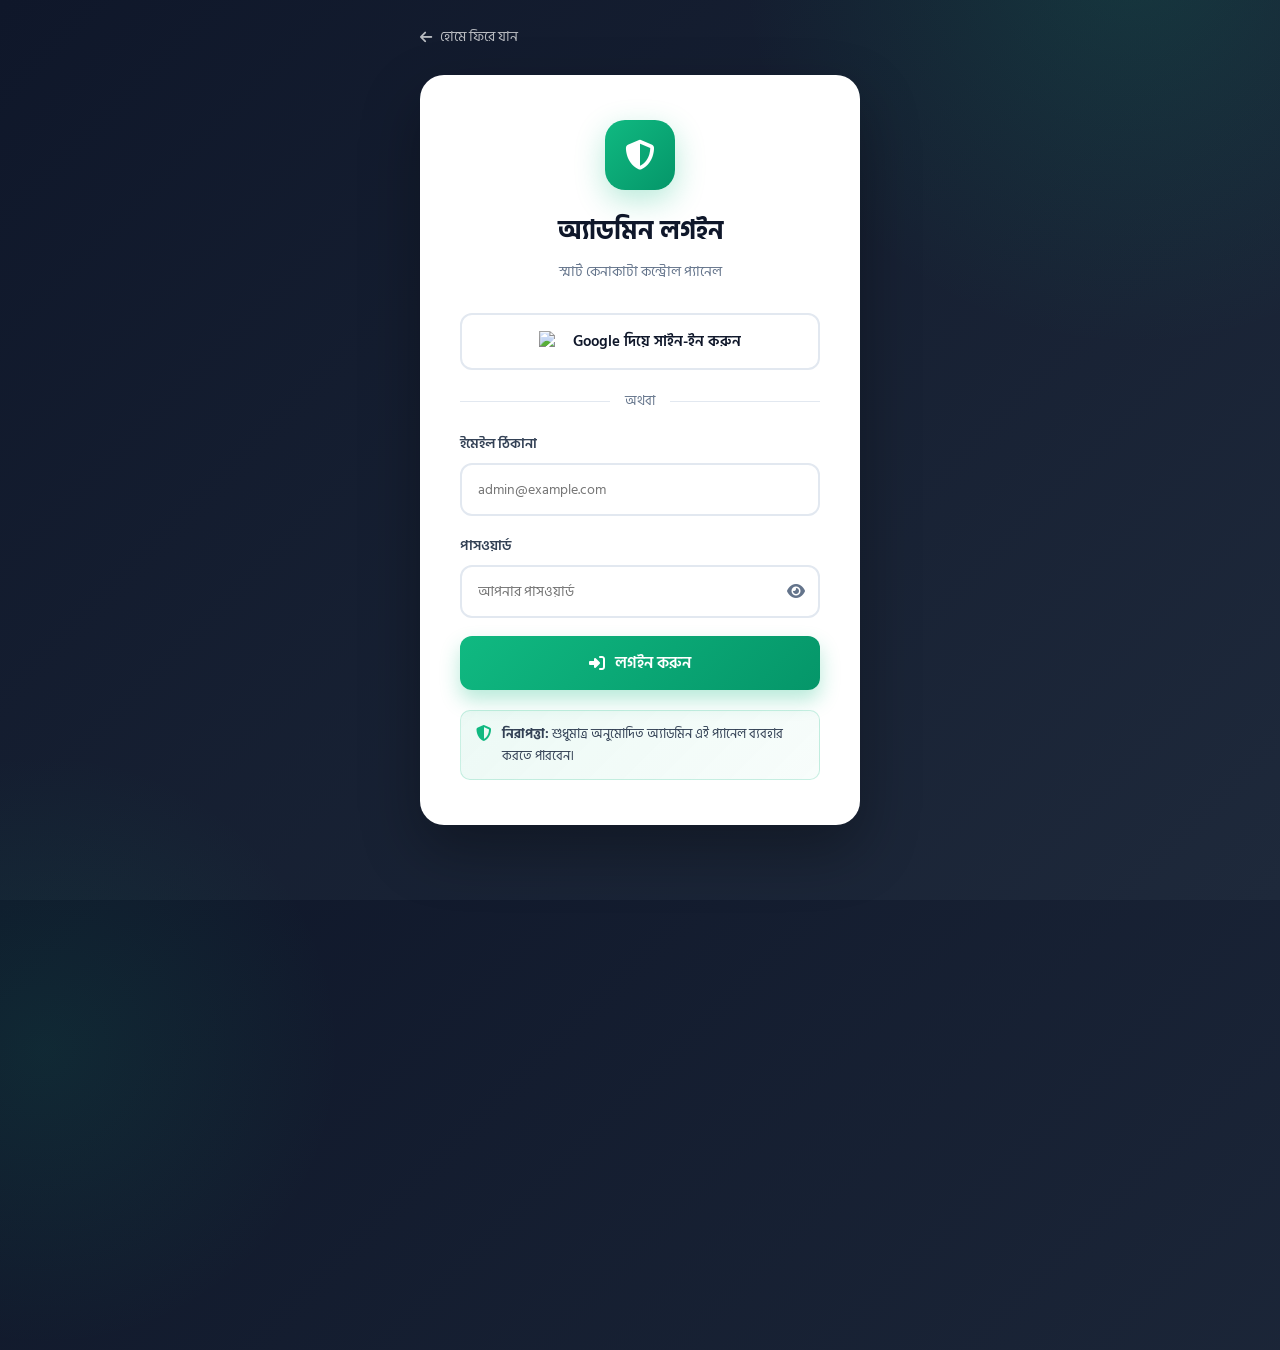
==== admin-login.html @ 0875afca "Update admin-login.html" ====
<!DOCTYPE html>
<html lang="bn">
<head>
    <meta charset="UTF-8">
    <meta name="viewport" content="width=device-width, initial-scale=1.0">
    <title>অ্যাডমিন লগইন - স্মার্ট কেনাকাটা</title>
    
    <!-- Fonts -->
    <link rel="preconnect" href="https://fonts.googleapis.com">
    <link rel="preconnect" href="https://fonts.gstatic.com" crossorigin>
    <link href="https://fonts.googleapis.com/css2?family=Hind+Siliguri:wght@300;400;500;600;700&display=swap" rel="stylesheet">
    
    <!-- Font Awesome -->
    <link rel="stylesheet" href="https://cdnjs.cloudflare.com/ajax/libs/font-awesome/6.4.0/css/all.min.css">
    
    <style>
        * { margin: 0; padding: 0; box-sizing: border-box; }

        :root {
            --primary: #10b981;
            --primary-dark: #059669;
            --dark: #0f172a;
            --dark-2: #1e293b;
            --white: #ffffff;
            --gray-100: #f1f5f9;
            --gray-200: #e2e8f0;
            --gray-500: #64748b;
            --gray-700: #334155;
            --red: #ef4444;
        }

        body {
            font-family: 'Hind Siliguri', sans-serif;
            background: linear-gradient(135deg, var(--dark) 0%, var(--dark-2) 100%);
            min-height: 100vh;
            display: flex;
            align-items: center;
            justify-content: center;
            padding: 20px;
            position: relative;
            overflow: hidden;
        }

        /* Background Effects */
        body::before {
            content: '';
            position: absolute;
            top: -50%;
            right: -20%;
            width: 800px;
            height: 800px;
            background: radial-gradient(circle, rgba(16, 185, 129, 0.15) 0%, transparent 70%);
            border-radius: 50%;
        }

        body::after {
            content: '';
            position: absolute;
            bottom: -50%;
            left: -20%;
            width: 600px;
            height: 600px;
            background: radial-gradient(circle, rgba(16, 185, 129, 0.1) 0%, transparent 70%);
            border-radius: 50%;
        }

        .login-container {
            background: white;
            padding: 45px 40px;
            border-radius: 24px;
            box-shadow: 0 25px 60px rgba(0,0,0,0.3);
            width: 100%;
            max-width: 440px;
            position: relative;
            z-index: 1;
        }

        .back-home {
            position: absolute;
            top: -50px;
            left: 0;
            color: rgba(255,255,255,0.7);
            text-decoration: none;
            display: flex;
            align-items: center;
            gap: 8px;
            font-size: 14px;
            transition: color 0.3s;
        }

        .back-home:hover {
            color: var(--primary);
        }

        .login-header {
            text-align: center;
            margin-bottom: 30px;
        }

        .logo-icon {
            width: 70px;
            height: 70px;
            background: linear-gradient(135deg, var(--primary) 0%, var(--primary-dark) 100%);
            border-radius: 20px;
            display: flex;
            align-items: center;
            justify-content: center;
            color: white;
            font-size: 30px;
            margin: 0 auto 20px;
            box-shadow: 0 10px 30px rgba(16, 185, 129, 0.3);
        }

        .login-header h1 {
            font-size: 26px;
            font-weight: 800;
            color: var(--dark);
            margin-bottom: 8px;
        }

        .login-header p {
            color: var(--gray-500);
            font-size: 14px;
        }

        /* Google Login Button */
        .google-btn {
            width: 100%;
            padding: 14px;
            background: white;
            border: 2px solid var(--gray-200);
            border-radius: 12px;
            font-family: inherit;
            font-size: 15px;
            font-weight: 600;
            color: var(--dark);
            cursor: pointer;
            display: flex;
            align-items: center;
            justify-content: center;
            gap: 12px;
            transition: all 0.3s;
            margin-bottom: 20px;
        }

        .google-btn:hover {
            border-color: var(--primary);
            background: var(--gray-100);
            transform: translateY(-2px);
        }

        .google-btn img {
            width: 22px;
            height: 22px;
        }

        /* Divider */
        .divider {
            display: flex;
            align-items: center;
            gap: 15px;
            margin: 20px 0;
            color: var(--gray-500);
            font-size: 13px;
        }

        .divider::before,
        .divider::after {
            content: '';
            flex: 1;
            height: 1px;
            background: var(--gray-200);
        }

        /* Form */
        .form-group {
            margin-bottom: 18px;
        }

        .form-group label {
            display: block;
            margin-bottom: 8px;
            font-size: 14px;
            font-weight: 600;
            color: var(--gray-700);
        }

        .form-group input {
            width: 100%;
            padding: 13px 16px;
            border: 2px solid var(--gray-200);
            border-radius: 12px;
            font-size: 14px;
            font-family: inherit;
            outline: none;
            transition: border-color 0.3s;
        }

        .form-group input:focus {
            border-color: var(--primary);
        }

        .password-wrapper {
            position: relative;
        }

        .toggle-password {
            position: absolute;
            right: 15px;
            top: 50%;
            transform: translateY(-50%);
            background: none;
            border: none;
            cursor: pointer;
            color: var(--gray-500);
            font-size: 16px;
        }

        /* Login Button */
        .login-btn {
            width: 100%;
            padding: 14px;
            background: linear-gradient(135deg, var(--primary) 0%, var(--primary-dark) 100%);
            color: white;
            border: none;
            border-radius: 12px;
            font-family: inherit;
            font-size: 16px;
            font-weight: 600;
            cursor: pointer;
            display: flex;
            align-items: center;
            justify-content: center;
            gap: 10px;
            transition: all 0.3s;
            box-shadow: 0 10px 20px rgba(16, 185, 129, 0.3);
        }

        .login-btn:hover:not(:disabled) {
            transform: translateY(-2px);
            box-shadow: 0 15px 30px rgba(16, 185, 129, 0.4);
        }

        .login-btn:disabled {
            opacity: 0.7;
            cursor: not-allowed;
        }

        /* Error/Success Message */
        .message {
            padding: 12px 15px;
            border-radius: 10px;
            font-size: 14px;
            margin-bottom: 20px;
            display: none;
            align-items: center;
            gap: 10px;
        }

        .message.error {
            background: #fee;
            color: var(--red);
            border: 1px solid #fcc;
        }

        .message.success {
            background: #e6f9f0;
            color: var(--primary-dark);
            border: 1px solid #b8e6cd;
        }

        .message.show {
            display: flex;
        }

        /* Security Notice */
        .security-notice {
            background: linear-gradient(135deg, rgba(16, 185, 129, 0.08) 0%, rgba(16, 185, 129, 0.03) 100%);
            border: 1px solid rgba(16, 185, 129, 0.2);
            padding: 12px 15px;
            border-radius: 10px;
            margin-top: 20px;
            display: flex;
            align-items: flex-start;
            gap: 10px;
            font-size: 13px;
            color: var(--gray-700);
        }

        .security-notice i {
            color: var(--primary);
            font-size: 16px;
            margin-top: 2px;
        }

        /* Loading Spinner */
        .spinner {
            width: 18px;
            height: 18px;
            border: 2px solid rgba(255,255,255,0.3);
            border-top-color: white;
            border-radius: 50%;
            animation: spin 0.8s linear infinite;
        }

        @keyframes spin {
            to { transform: rotate(360deg); }
        }

        @media (max-width: 480px) {
            .login-container {
                padding: 35px 25px;
            }
            .login-header h1 {
                font-size: 22px;
            }
        }
    </style>
        <link rel="stylesheet" href="mobile-fix.css">
</head>
<body>

    <div class="login-container">
        <a href="index.html" class="back-home">
            <i class="fas fa-arrow-left"></i> হোমে ফিরে যান
        </a>

        <div class="login-header">
            <div class="logo-icon">
                <i class="fas fa-shield-halved"></i>
            </div>
            <h1>অ্যাডমিন লগইন</h1>
            <p>স্মার্ট কেনাকাটা কন্ট্রোল প্যানেল</p>
        </div>

        <!-- Message Box -->
        <div class="message" id="messageBox">
            <i class="fas fa-info-circle"></i>
            <span id="messageText"></span>
        </div>

        <!-- Google Sign-in -->
        <button class="google-btn" onclick="loginWithGoogle()">
            <img src="https://www.google.com/favicon.ico" alt="Google">
            Google দিয়ে সাইন-ইন করুন
        </button>

        <div class="divider">অথবা</div>

        <!-- Email/Password Form -->
        <form onsubmit="loginWithEmail(event)">
            <div class="form-group">
                <label>ইমেইল ঠিকানা</label>
                <input type="email" id="email" placeholder="admin@example.com" required>
            </div>

            <div class="form-group">
                <label>পাসওয়ার্ড</label>
                <div class="password-wrapper">
                    <input type="password" id="password" placeholder="আপনার পাসওয়ার্ড" required>
                    <button type="button" class="toggle-password" onclick="togglePassword()">
                        <i class="fas fa-eye" id="eyeIcon"></i>
                    </button>
                </div>
            </div>

            <button type="submit" class="login-btn" id="loginBtn">
                <i class="fas fa-sign-in-alt"></i>
                <span>লগইন করুন</span>
            </button>
        </form>

        <div class="security-notice">
            <i class="fas fa-shield-halved"></i>
            <span><strong>নিরাপত্তা:</strong> শুধুমাত্র অনুমোদিত অ্যাডমিন এই প্যানেল ব্যবহার করতে পারবেন।</span>
        </div>
    </div>

    <!-- Firebase SDK -->
    <script src="https://www.gstatic.com/firebasejs/10.7.1/firebase-app-compat.js"></script>
    <script src="https://www.gstatic.com/firebasejs/10.7.1/firebase-auth-compat.js"></script>
    <script src="https://www.gstatic.com/firebasejs/10.7.1/firebase-firestore-compat.js"></script>

    <script>
        // ===== FIREBASE CONFIG =====
        const firebaseConfig = {
            apiKey: "AIzaSyDfnRJ3xyh3rkFD01XS-Zsm-LM1VSPuaJY",
            authDomain: "smart-kenakata.firebaseapp.com",
            projectId: "smart-kenakata",
            storageBucket: "smart-kenakata.firebasestorage.app",
            messagingSenderId: "892479175235",
            appId: "1:892479175235:web:56a53187e4cd5ba662f2f6"
        };

        firebase.initializeApp(firebaseConfig);
        const auth = firebase.auth();

        // ===== ADMIN CONFIGURATION =====
        // শুধু এই email admin access পাবে
        const ADMIN_EMAILS = [
            'mdmahedulislammehedi@gmail.com'
            // ভবিষ্যতে আরো admin add করতে চাইলে এখানে email যোগ করুন
            // 'another@email.com',
        ];

        // ===== CHECK IF ALREADY LOGGED IN =====
        auth.onAuthStateChanged((user) => {
            if (user && ADMIN_EMAILS.includes(user.email)) {
                // Already logged in as admin
                showMessage('success', '✅ আপনি ইতিমধ্যে লগইন করা আছেন! রিডাইরেক্ট হচ্ছে...');
                setTimeout(() => {
                    window.location.href = 'admin.html';
                }, 1500);
            }
        });

        // ===== GOOGLE LOGIN =====
        function loginWithGoogle() {
            const provider = new firebase.auth.GoogleAuthProvider();
            provider.setCustomParameters({ prompt: 'select_account' });
            
            hideMessage();
            
            auth.signInWithPopup(provider)
                .then((result) => {
                    const user = result.user;
                    
                    // Check if user is authorized admin
                    if (ADMIN_EMAILS.includes(user.email)) {
                        showMessage('success', '✅ লগইন সফল! রিডাইরেক্ট হচ্ছে...');
                        setTimeout(() => {
                            window.location.href = 'admin.html';
                        }, 1500);
                    } else {
                        // Not authorized - sign out
                        auth.signOut();
                        showMessage('error', '❌ আপনি অ্যাডমিন নন! এই ইমেইল অনুমোদিত নয়।');
                    }
                })
                .catch((error) => {
                    console.error('Google login error:', error);
                    if (error.code === 'auth/popup-closed-by-user') {
                        showMessage('error', '⚠️ লগইন বাতিল করা হয়েছে।');
                    } else {
                        showMessage('error', '❌ লগইন ব্যর্থ: ' + error.message);
                    }
                });
        }

        // ===== EMAIL/PASSWORD LOGIN =====
        function loginWithEmail(event) {
            event.preventDefault();
            
            const email = document.getElementById('email').value.trim();
            const password = document.getElementById('password').value;
            const btn = document.getElementById('loginBtn');
            
            hideMessage();
            
            // Check if email is authorized
            if (!ADMIN_EMAILS.includes(email)) {
                showMessage('error', '❌ এই ইমেইল অ্যাডমিন হিসেবে অনুমোদিত নয়!');
                return;
            }
            
            // Show loading
            btn.disabled = true;
            btn.innerHTML = '<div class="spinner"></div> <span>লগইন হচ্ছে...</span>';
            
            auth.signInWithEmailAndPassword(email, password)
                .then((userCredential) => {
                    showMessage('success', '✅ লগইন সফল! রিডাইরেক্ট হচ্ছে...');
                    setTimeout(() => {
                        window.location.href = 'admin.html';
                    }, 1500);
                })
                .catch((error) => {
                    console.error('Login error:', error);
                    
                    let errorMsg = '❌ লগইন ব্যর্থ! ';
                    
                    switch(error.code) {
                        case 'auth/wrong-password':
                        case 'auth/invalid-credential':
                            errorMsg += 'পাসওয়ার্ড ভুল।';
                            break;
                        case 'auth/user-not-found':
                            errorMsg += 'এই ইমেইলে কোন অ্যাকাউন্ট নেই।';
                            break;
                        case 'auth/invalid-email':
                            errorMsg += 'ইমেইল সঠিক নয়।';
                            break;
                        case 'auth/too-many-requests':
                            errorMsg += 'অনেকবার চেষ্টা করা হয়েছে। পরে চেষ্টা করুন।';
                            break;
                        default:
                            errorMsg += error.message;
                    }
                    
                    showMessage('error', errorMsg);
                    
                    // Reset button
                    btn.disabled = false;
                    btn.innerHTML = '<i class="fas fa-sign-in-alt"></i> <span>লগইন করুন</span>';
                });
        }

        // ===== TOGGLE PASSWORD =====
        function togglePassword() {
            const input = document.getElementById('password');
            const icon = document.getElementById('eyeIcon');
            
            if (input.type === 'password') {
                input.type = 'text';
                icon.classList.remove('fa-eye');
                icon.classList.add('fa-eye-slash');
            } else {
                input.type = 'password';
                icon.classList.remove('fa-eye-slash');
                icon.classList.add('fa-eye');
            }
        }

        // ===== MESSAGE HELPERS =====
        function showMessage(type, text) {
            const box = document.getElementById('messageBox');
            const textEl = document.getElementById('messageText');
            
            box.className = 'message ' + type + ' show';
            textEl.textContent = text;
            
            // Auto hide error messages after 5 seconds
            if (type === 'error') {
                setTimeout(() => hideMessage(), 5000);
            }
        }

        function hideMessage() {
            document.getElementById('messageBox').classList.remove('show');
            
        }
       
    </script>
</body>
</html>
---- mobile-fix.css ----
/* ===== MOBILE OPTIMIZATION FIX ===== */

/* Mobile Responsive Fixes */
@media (max-width: 768px) {
    
    /* NAVBAR FIX */
    .nav-container {
        padding: 0 12px !important;
        gap: 8px !important;
    }
    
    .logo {
        gap: 6px !important;
        flex-shrink: 1;
        min-width: 0;
    }
    
    .logo-icon {
        width: 38px !important;
        height: 38px !important;
        font-size: 16px !important;
        flex-shrink: 0;
    }
    
    .logo-text {
        min-width: 0;
        overflow: hidden;
    }
    
    .logo-text h1 {
        font-size: 16px !important;
        white-space: nowrap;
        overflow: hidden;
        text-overflow: ellipsis;
    }
    
    .logo-text span {
        font-size: 9px !important;
        display: none;
    }
    
    /* NAV ICONS FIX */
    .nav-icons {
        gap: 6px !important;
        flex-shrink: 0;
    }
    
    .icon-btn {
        width: 38px !important;
        height: 38px !important;
        font-size: 14px !important;
    }
    
    .cart-badge {
        width: 16px !important;
        height: 16px !important;
        font-size: 9px !important;
        top: -3px !important;
        right: -3px !important;
    }
    
    /* NAV MENU FIX - স্পেসিং ঠিক করা */
    .nav-menu-container {
        padding: 10px 12px !important;
        gap: 15px !important;
        overflow-x: auto !important;
        -webkit-overflow-scrolling: touch;
        scrollbar-width: none;
    }
    
    .nav-menu-container::-webkit-scrollbar {
        display: none;
    }
    
    .nav-menu a {
        font-size: 13px !important;
        white-space: nowrap !important;
        padding: 6px 12px !important;
        background: #f1f5f9;
        border-radius: 20px;
        display: inline-block;
        flex-shrink: 0;
    }
    
    .nav-menu a.active {
        background: linear-gradient(135deg, #10b981, #059669) !important;
        color: white !important;
    }
    
    /* TOP BAR FIX */
    .top-bar {
        padding: 8px 0 !important;
        font-size: 12px !important;
    }
    
    .top-bar-content {
        gap: 10px !important;
        padding: 0 15px !important;
        flex-direction: column !important;
        align-items: center !important;
    }
    
    /* HERO SECTION FIX */
    .hero {
        padding: 40px 15px !important;
    }
    
    .hero h1 {
        font-size: 32px !important;
        line-height: 1.2 !important;
    }
    
    .hero p {
        font-size: 14px !important;
    }
    
    .hero-badge {
        font-size: 12px !important;
        padding: 6px 15px !important;
    }
    
    .hero-buttons {
        flex-direction: column;
        width: 100%;
    }
    
    .btn-primary, .btn-outline {
        width: 100%;
        justify-content: center;
        padding: 14px 20px !important;
        font-size: 14px !important;
    }
    
    /* STATS FIX */
    .stats {
        grid-template-columns: 1fr 1fr !important;
        gap: 15px !important;
        margin-top: 30px !important;
        padding-top: 25px !important;
    }
    
    .stat-item h3 {
        font-size: 24px !important;
    }
    
    .stat-item p {
        font-size: 12px !important;
    }
    
    /* CATEGORIES FIX */
    .categories {
        padding: 40px 15px !important;
    }
    
    .section-header {
        margin-bottom: 25px !important;
    }
    
    .section-title {
        font-size: 22px !important;
    }
    
    .section-subtitle {
        font-size: 13px !important;
    }
    
    .categories-grid {
        grid-template-columns: 1fr 1fr !important;
        gap: 12px !important;
    }
    
    .category-card {
        padding: 20px 10px !important;
        border-radius: 15px !important;
    }
    
    .category-icon-wrapper {
        width: 55px !important;
        height: 55px !important;
        margin-bottom: 12px !important;
        border-radius: 15px !important;
    }
    
    .category-icon {
        font-size: 26px !important;
    }
    
    .category-name {
        font-size: 13px !important;
    }
    
    .category-count {
        font-size: 11px !important;
    }
    
    /* PRODUCTS FIX */
    .products-section {
        padding: 40px 15px !important;
    }
    
    .products-grid {
        grid-template-columns: 1fr 1fr !important;
        gap: 12px !important;
    }
    
    .product-card {
        border-radius: 12px !important;
    }
    
    .product-info {
        padding: 12px !important;
    }
    
    .product-category {
        font-size: 10px !important;
    }
    
    .product-title {
        font-size: 13px !important;
        min-height: 36px !important;
        -webkit-line-clamp: 2 !important;
    }
    
    .current-price {
        font-size: 16px !important;
    }
    
    .old-price {
        font-size: 12px !important;
    }
    
    .add-cart-btn {
        padding: 8px !important;
        font-size: 12px !important;
    }
    
    .discount-badge {
        padding: 3px 8px !important;
        font-size: 11px !important;
        top: 8px !important;
        left: 8px !important;
    }
    
    /* WISHLIST HEART BUTTON */
    .wishlist-heart {
        width: 32px !important;
        height: 32px !important;
        top: 8px !important;
        right: 8px !important;
    }
    
    /* FEATURES FIX */
    .features {
        padding: 40px 15px !important;
    }
    
    .features-grid {
        grid-template-columns: 1fr 1fr !important;
        gap: 12px !important;
    }
    
    .feature-card {
        padding: 20px 15px !important;
    }
    
    .feature-icon {
        width: 50px !important;
        height: 50px !important;
        font-size: 22px !important;
        margin-bottom: 10px !important;
    }
    
    .feature-card h3 {
        font-size: 14px !important;
    }
    
    .feature-card p {
        font-size: 11px !important;
    }
    
    /* FOOTER FIX */
    footer {
        padding: 40px 15px 20px !important;
    }
    
    .footer-content {
        grid-template-columns: 1fr !important;
        gap: 30px !important;
    }
    
    .footer-col h3 {
        font-size: 15px !important;
    }
    
    .footer-col ul li a {
        font-size: 13px !important;
    }
    
    /* CHATBOT FIX - Full Width Mobile */
    #chatbot-wrapper {
        right: 15px !important;
        bottom: 15px !important;
    }
    
    #chatbot-toggle {
        width: 50px !important;
        height: 50px !important;
        font-size: 20px !important;
    }
    
    #chatbot-window {
        width: calc(100vw - 20px) !important;
        max-width: 380px;
        height: 75vh !important;
        max-height: 600px;
        right: -50px !important;
        bottom: 65px !important;
    }
    
    .chatbot-header {
        padding: 15px !important;
    }
    
    .chatbot-avatar {
        width: 38px !important;
        height: 38px !important;
        font-size: 18px !important;
    }
    
    .chatbot-info h3 {
        font-size: 14px !important;
    }
    
    .chatbot-status {
        font-size: 11px !important;
    }
    
    .message-bubble {
        font-size: 13px !important;
        max-width: 80% !important;
    }
    
    .chatbot-quick-replies button {
        font-size: 12px !important;
        padding: 6px 12px !important;
    }
    
    #chatbot-input {
        font-size: 13px !important;
        padding: 10px 14px !important;
    }
    
    .chatbot-send {
        width: 38px !important;
        height: 38px !important;
    }
    
    /* WHATSAPP FLOAT FIX */
    .whatsapp-float {
        width: 50px !important;
        height: 50px !important;
        font-size: 24px !important;
        bottom: 80px !important;
        right: 15px !important;
    }
    
    /* THEME TOGGLE FIX */
    #theme-toggle {
        width: 42px !important;
        height: 42px !important;
        font-size: 16px !important;
        bottom: 140px !important;
        right: 15px !important;
    }
    
    /* INSTALL BUTTON FIX */
    #install-app-btn {
        bottom: 15px !important;
        left: 15px !important;
        padding: 10px 15px !important;
        font-size: 12px !important;
    }
    
    /* CART SIDEBAR FIX */
    .cart-sidebar {
        width: 100% !important;
    }
    
    /* CATEGORY PAGE FIX */
    .category-header {
        padding: 30px 15px !important;
    }
    
    .category-title h1 {
        font-size: 22px !important;
    }
    
    .category-icon-big {
        width: 55px !important;
        height: 55px !important;
        font-size: 26px !important;
    }
    
    .quick-categories {
        gap: 8px !important;
        margin-bottom: 15px !important;
    }
    
    .quick-cat {
        padding: 8px 15px !important;
        font-size: 12px !important;
    }
    
    .filter-bar {
        padding: 12px !important;
    }
    
    .search-input {
        font-size: 13px !important;
        padding: 10px 12px !important;
    }
    
    .sort-select {
        font-size: 13px !important;
        padding: 10px 12px !important;
    }
    
    /* PRODUCT DETAILS FIX */
    .product-container {
        padding: 15px !important;
    }
    
    .product-info h1 {
        font-size: 20px !important;
    }
    
    .current-price {
        font-size: 24px !important;
    }
    
    .action-buttons {
        grid-template-columns: 1fr !important;
    }
    
    .btn {
        padding: 12px !important;
        font-size: 13px !important;
    }
    
    /* CHECKOUT FIX */
    .main-container {
        padding: 15px !important;
        margin: 15px auto !important;
    }
    
    .page-title h1 {
        font-size: 22px !important;
    }
    
    .checkout-form-card, .order-summary {
        padding: 18px !important;
    }
    
    .card-title {
        font-size: 15px !important;
    }
    
    .form-group input,
    .form-group select,
    .form-group textarea {
        padding: 11px 14px !important;
        font-size: 13px !important;
    }
    
    .place-order-btn {
        padding: 14px !important;
        font-size: 14px !important;
    }
    
    /* NEWSLETTER/PAGES FIX */
    .newsletter-box {
        padding: 30px 20px !important;
    }
    
    .newsletter-box h2 {
        font-size: 22px !important;
    }
    
    /* WISHLIST PAGE FIX */
    .wishlist-grid {
        grid-template-columns: 1fr 1fr !important;
        gap: 12px !important;
    }
    
    .header-title h1 {
        font-size: 22px !important;
    }
    
    .heart-big {
        width: 50px !important;
        height: 50px !important;
        font-size: 24px !important;
    }
    
    /* ADMIN FIX */
    .admin-container {
        padding: 15px !important;
    }
    
    .stat-card {
        padding: 15px !important;
    }
    
    .stat-icon {
        width: 45px !important;
        height: 45px !important;
        font-size: 20px !important;
    }
    
    .stat-info h3 {
        font-size: 20px !important;
    }
    
    /* TOAST FIX */
    .toast {
        left: 15px !important;
        right: 15px !important;
        bottom: 15px !important;
        max-width: none !important;
        font-size: 13px !important;
    }
    
    /* PAGE TABS FIX */
    .tabs-container {
        overflow-x: auto !important;
        scrollbar-width: none;
    }
    
    .tabs-container::-webkit-scrollbar {
        display: none;
    }
    
    .tab-btn {
        padding: 12px 8px !important;
        font-size: 13px !important;
        white-space: nowrap;
    }
    
    .page-hero {
        padding: 30px 15px !important;
    }
    
    .page-hero h1 {
        font-size: 22px !important;
    }
    
    .page-hero p {
        font-size: 13px !important;
    }
}

/* Extra Small Devices */
@media (max-width: 400px) {
    .logo-text h1 {
        font-size: 14px !important;
    }
    
    .categories-grid {
        gap: 10px !important;
    }
    
    .category-card {
        padding: 15px 8px !important;
    }
    
    .category-name {
        font-size: 12px !important;
    }
    
    .hero h1 {
        font-size: 26px !important;
    }
    
    .products-grid {
        gap: 10px !important;
    }
    
    .product-info {
        padding: 10px !important;
    }
}

/* Fix bottom fixed elements overlap */
@media (max-width: 768px) {
    body {
        padding-bottom: 20px;
    }
    
    /* Reduce chatbot window height when keyboard open */
    @supports (-webkit-touch-callout: none) {
        #chatbot-window {
            height: 70vh !important;
        }
    }
}
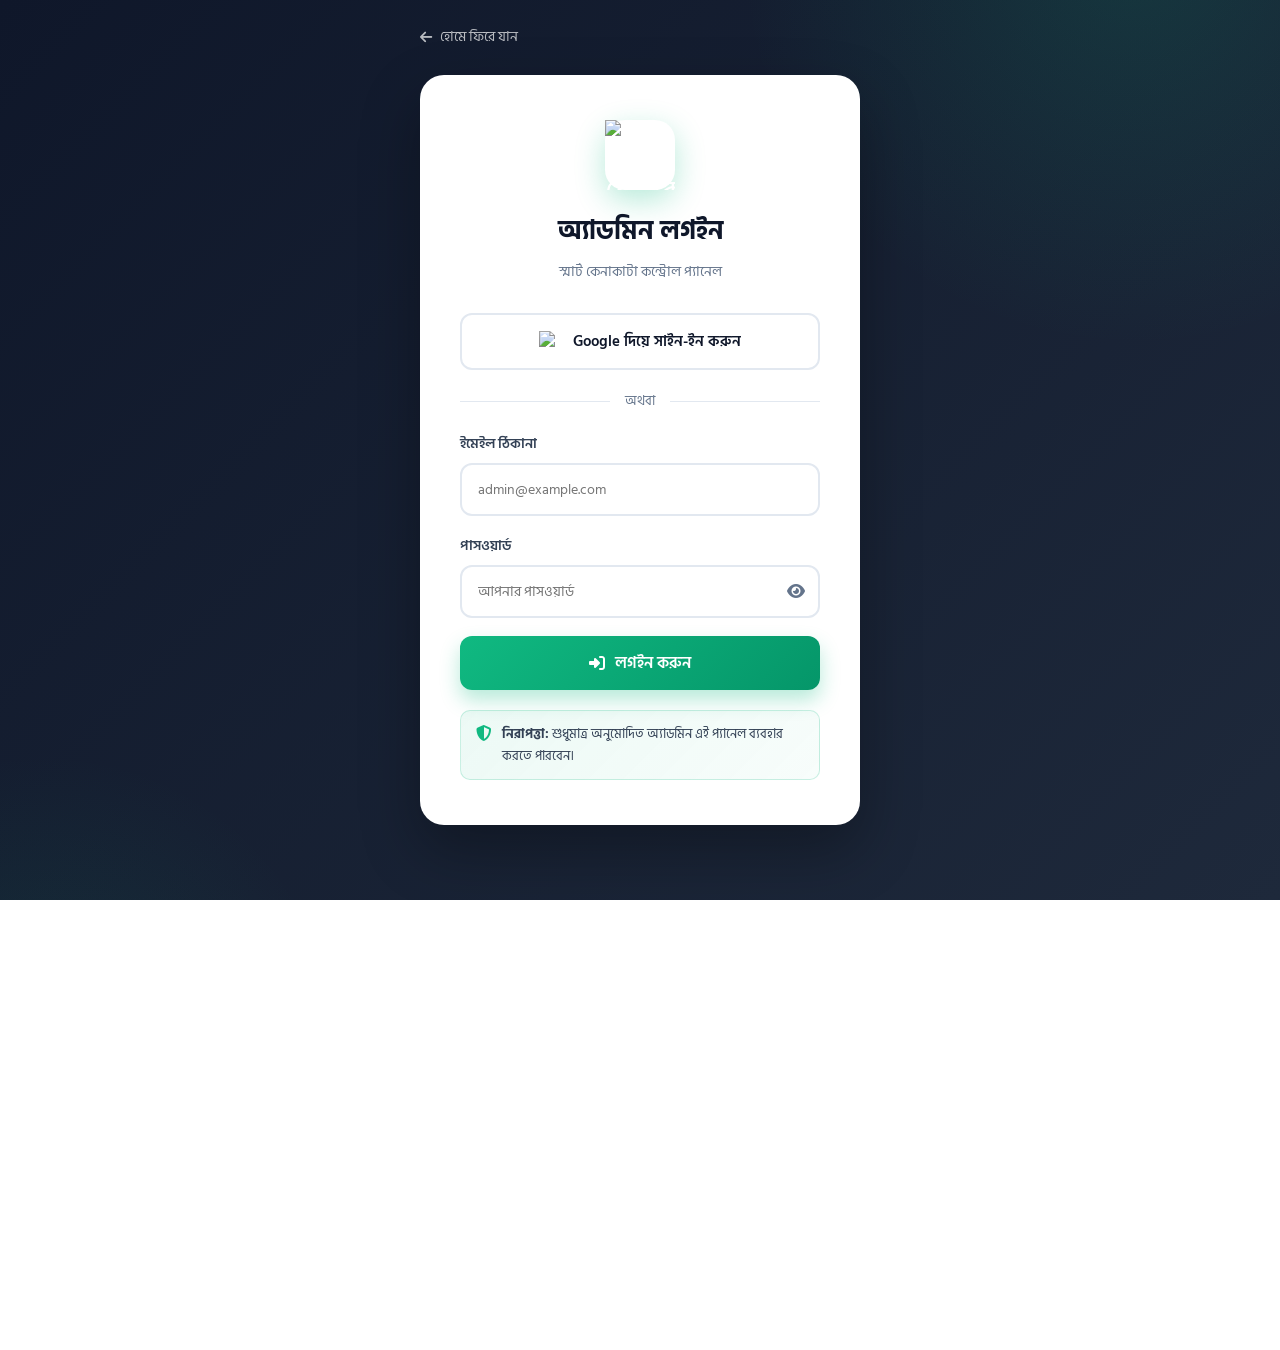
==== commit d846eb6c: "✨ Premium redesign: flash sale, hamburger drawer, 5-category system, sub-categories, 3D banner, auto" ====
--- a/admin-login.html
+++ b/admin-login.html
@@ -3,6 +3,7 @@
 <head>
     <meta charset="UTF-8">
     <meta name="viewport" content="width=device-width, initial-scale=1.0">
+    <link rel="icon" type="image/png" href="https://i.ibb.co.com/mVNvrhCP/Chat-GPT-Image-Jul-16-2026-05-26-14-PM.png">
     <title>অ্যাডমিন লগইন - স্মার্ট কেনাকাটা</title>
     
     <!-- Fonts -->
@@ -316,7 +317,7 @@
             }
         }
     </style>
-        <link rel="stylesheet" href="mobile-fix.css">
+        <link rel="stylesheet" href="mobile-fix.css?v=2">
 </head>
 <body>
 
@@ -326,8 +327,8 @@
         </a>
 
         <div class="login-header">
-            <div class="logo-icon">
-                <i class="fas fa-shield-halved"></i>
+            <div class="logo-icon" style="background:transparent; padding:0;">
+                <img src="https://i.ibb.co.com/mVNvrhCP/Chat-GPT-Image-Jul-16-2026-05-26-14-PM.png" alt="স্মার্ট কেনাকাটা" style="width:100%; height:100%; object-fit:contain;">
             </div>
             <h1>অ্যাডমিন লগইন</h1>
             <p>স্মার্ট কেনাকাটা কন্ট্রোল প্যানেল</p>
--- a/mobile-fix.css
+++ b/mobile-fix.css
@@ -1,605 +1,284 @@
-/* ===== MOBILE OPTIMIZATION FIX ===== */
-
-/* Mobile Responsive Fixes */
+/* ===== MOBILE OPTIMIZATION FIX - FIXED VERSION ===== */
+
 @media (max-width: 768px) {
-    
     /* NAVBAR FIX */
     .nav-container {
         padding: 0 12px !important;
         gap: 8px !important;
-    }
-    
+        flex-wrap: wrap !important;
+    }
     .logo {
         gap: 6px !important;
         flex-shrink: 1;
         min-width: 0;
-    }
-    
+        order: 1;
+        flex: 1;
+    }
     .logo-icon {
         width: 38px !important;
         height: 38px !important;
         font-size: 16px !important;
         flex-shrink: 0;
     }
-    
     .logo-text {
         min-width: 0;
         overflow: hidden;
     }
-    
     .logo-text h1 {
         font-size: 16px !important;
         white-space: nowrap;
         overflow: hidden;
         text-overflow: ellipsis;
     }
-    
     .logo-text span {
         font-size: 9px !important;
         display: none;
     }
-    
     /* NAV ICONS FIX */
     .nav-icons {
         gap: 6px !important;
         flex-shrink: 0;
-    }
-    
+        order: 2;
+    }
     .icon-btn {
         width: 38px !important;
         height: 38px !important;
         font-size: 14px !important;
-    }
-    
+        display: flex !important;
+        align-items: center !important;
+        justify-content: center !important;
+        touch-action: manipulation !important;
+        -webkit-tap-highlight-color: rgba(16,185,129,0.2) !important;
+        position: relative !important;
+        z-index: 5 !important;
+        pointer-events: auto !important;
+        background: linear-gradient(145deg, #ffffff, #f1f5f9) !important;
+        box-shadow: 2px 2px 5px #cbd5e1, -2px -2px 5px #ffffff !important;
+    }
+    .icon-btn:active {
+        box-shadow: inset 2px 2px 4px #cbd5e1, inset -2px -2px 4px #ffffff !important;
+        transform: scale(0.95);
+    }
     .cart-badge {
         width: 16px !important;
         height: 16px !important;
         font-size: 9px !important;
         top: -3px !important;
         right: -3px !important;
-    }
-    
-    /* NAV MENU FIX - স্পেসিং ঠিক করা */
+        pointer-events: none !important;
+    }
+    /* SEARCH BOX - SHOW ON MOBILE */
+    .search-box {
+        display: flex !important;
+        order: 3 !important;
+        width: 100% !important;
+        max-width: 100% !important;
+        margin-top: 8px !important;
+        flex: 1 1 100% !important;
+    }
+    .search-box input {
+        font-size: 14px !important;
+        padding: 10px 45px 10px 15px !important;
+        border-radius: 10px !important;
+    }
+    /* NAV MENU FIX - MOBILE CLICKABLE */
+    .nav-menu {
+        position: relative !important;
+        z-index: 10 !important;
+    }
     .nav-menu-container {
         padding: 10px 12px !important;
-        gap: 15px !important;
+        gap: 8px !important;
         overflow-x: auto !important;
-        -webkit-overflow-scrolling: touch;
-        scrollbar-width: none;
-    }
-    
+        -webkit-overflow-scrolling: touch !important;
+        scrollbar-width: none !important;
+        overscroll-behavior-x: contain !important;
+        touch-action: pan-x !important;
+    }
     .nav-menu-container::-webkit-scrollbar {
-        display: none;
-    }
-    
+        display: none !important;
+    }
     .nav-menu a {
-        font-size: 13px !important;
+        font-size: 12px !important;
         white-space: nowrap !important;
-        padding: 6px 12px !important;
-        background: #f1f5f9;
-        border-radius: 20px;
-        display: inline-block;
-        flex-shrink: 0;
-    }
-    
+        padding: 7px 14px !important;
+        background: linear-gradient(145deg, #ffffff, #e2e8f0) !important;
+        border-radius: 12px !important;
+        box-shadow: 2px 2px 5px #cbd5e1, -2px -2px 5px #ffffff !important;
+        color: #334155 !important;
+        font-weight: 600 !important;
+        display: inline-flex !important;
+        flex-shrink: 0 !important;
+        touch-action: manipulation !important;
+        -webkit-tap-highlight-color: rgba(16,185,129,0.3) !important;
+        user-select: none !important;
+        pointer-events: auto !important;
+        text-decoration: none !important;
+        border: none !important;
+        cursor: pointer !important;
+    }
+    .nav-menu a:active {
+        box-shadow: inset 2px 2px 4px #cbd5e1, inset -2px -2px 4px #ffffff !important;
+        transform: scale(0.95);
+    }
     .nav-menu a.active {
-        background: linear-gradient(135deg, #10b981, #059669) !important;
+        background: linear-gradient(145deg, #10b981, #059669) !important;
         color: white !important;
-    }
-    
-    /* TOP BAR FIX */
+        box-shadow: 2px 2px 8px rgba(16,185,129,0.4) !important;
+    }
+    /* CATEGORY CARD FIX */
+    .category-card {
+        touch-action: manipulation !important;
+        -webkit-tap-highlight-color: rgba(16,185,129,0.2) !important;
+        cursor: pointer !important;
+        user-select: none !important;
+    }
+    .category-card:active {
+        transform: scale(0.97);
+    }
+    /* TOP BAR */
     .top-bar {
         padding: 8px 0 !important;
         font-size: 12px !important;
     }
-    
     .top-bar-content {
         gap: 10px !important;
         padding: 0 15px !important;
         flex-direction: column !important;
         align-items: center !important;
     }
-    
-    /* HERO SECTION FIX */
-    .hero {
-        padding: 40px 15px !important;
-    }
-    
-    .hero h1 {
-        font-size: 32px !important;
-        line-height: 1.2 !important;
-    }
-    
-    .hero p {
-        font-size: 14px !important;
-    }
-    
-    .hero-badge {
-        font-size: 12px !important;
-        padding: 6px 15px !important;
-    }
-    
-    .hero-buttons {
-        flex-direction: column;
-        width: 100%;
-    }
-    
-    .btn-primary, .btn-outline {
-        width: 100%;
-        justify-content: center;
-        padding: 14px 20px !important;
-        font-size: 14px !important;
-    }
-    
-    /* STATS FIX */
-    .stats {
-        grid-template-columns: 1fr 1fr !important;
-        gap: 15px !important;
-        margin-top: 30px !important;
-        padding-top: 25px !important;
-    }
-    
-    .stat-item h3 {
-        font-size: 24px !important;
-    }
-    
-    .stat-item p {
-        font-size: 12px !important;
-    }
-    
-    /* CATEGORIES FIX */
-    .categories {
-        padding: 40px 15px !important;
-    }
-    
-    .section-header {
-        margin-bottom: 25px !important;
-    }
-    
-    .section-title {
-        font-size: 22px !important;
-    }
-    
-    .section-subtitle {
-        font-size: 13px !important;
-    }
-    
-    .categories-grid {
-        grid-template-columns: 1fr 1fr !important;
-        gap: 12px !important;
-    }
-    
-    .category-card {
-        padding: 20px 10px !important;
-        border-radius: 15px !important;
-    }
-    
-    .category-icon-wrapper {
-        width: 55px !important;
-        height: 55px !important;
-        margin-bottom: 12px !important;
-        border-radius: 15px !important;
-    }
-    
-    .category-icon {
-        font-size: 26px !important;
-    }
-    
-    .category-name {
-        font-size: 13px !important;
-    }
-    
-    .category-count {
-        font-size: 11px !important;
-    }
-    
-    /* PRODUCTS FIX */
-    .products-section {
-        padding: 40px 15px !important;
-    }
-    
-    .products-grid {
-        grid-template-columns: 1fr 1fr !important;
-        gap: 12px !important;
-    }
-    
-    .product-card {
-        border-radius: 12px !important;
-    }
-    
-    .product-info {
-        padding: 12px !important;
-    }
-    
-    .product-category {
-        font-size: 10px !important;
-    }
-    
-    .product-title {
-        font-size: 13px !important;
-        min-height: 36px !important;
-        -webkit-line-clamp: 2 !important;
-    }
-    
-    .current-price {
-        font-size: 16px !important;
-    }
-    
-    .old-price {
-        font-size: 12px !important;
-    }
-    
-    .add-cart-btn {
-        padding: 8px !important;
-        font-size: 12px !important;
-    }
-    
-    .discount-badge {
-        padding: 3px 8px !important;
-        font-size: 11px !important;
-        top: 8px !important;
-        left: 8px !important;
-    }
-    
-    /* WISHLIST HEART BUTTON */
-    .wishlist-heart {
-        width: 32px !important;
-        height: 32px !important;
-        top: 8px !important;
-        right: 8px !important;
-    }
-    
-    /* FEATURES FIX */
-    .features {
-        padding: 40px 15px !important;
-    }
-    
-    .features-grid {
-        grid-template-columns: 1fr 1fr !important;
-        gap: 12px !important;
-    }
-    
-    .feature-card {
-        padding: 20px 15px !important;
-    }
-    
-    .feature-icon {
-        width: 50px !important;
-        height: 50px !important;
-        font-size: 22px !important;
-        margin-bottom: 10px !important;
-    }
-    
-    .feature-card h3 {
-        font-size: 14px !important;
-    }
-    
-    .feature-card p {
-        font-size: 11px !important;
-    }
-    
-    /* FOOTER FIX */
-    footer {
-        padding: 40px 15px 20px !important;
-    }
-    
-    .footer-content {
-        grid-template-columns: 1fr !important;
-        gap: 30px !important;
-    }
-    
-    .footer-col h3 {
-        font-size: 15px !important;
-    }
-    
-    .footer-col ul li a {
-        font-size: 13px !important;
-    }
-    
-    /* CHATBOT FIX - Full Width Mobile */
-    #chatbot-wrapper {
-        right: 15px !important;
-        bottom: 15px !important;
-    }
-    
-    #chatbot-toggle {
-        width: 50px !important;
-        height: 50px !important;
-        font-size: 20px !important;
-    }
-    
-    #chatbot-window {
-        width: calc(100vw - 20px) !important;
-        max-width: 380px;
-        height: 75vh !important;
-        max-height: 600px;
-        right: -50px !important;
-        bottom: 65px !important;
-    }
-    
-    .chatbot-header {
-        padding: 15px !important;
-    }
-    
-    .chatbot-avatar {
-        width: 38px !important;
-        height: 38px !important;
-        font-size: 18px !important;
-    }
-    
-    .chatbot-info h3 {
-        font-size: 14px !important;
-    }
-    
-    .chatbot-status {
-        font-size: 11px !important;
-    }
-    
-    .message-bubble {
-        font-size: 13px !important;
-        max-width: 80% !important;
-    }
-    
-    .chatbot-quick-replies button {
-        font-size: 12px !important;
-        padding: 6px 12px !important;
-    }
-    
-    #chatbot-input {
-        font-size: 13px !important;
-        padding: 10px 14px !important;
-    }
-    
-    .chatbot-send {
-        width: 38px !important;
-        height: 38px !important;
-    }
-    
-    /* WHATSAPP FLOAT FIX */
-    .whatsapp-float {
-        width: 50px !important;
-        height: 50px !important;
-        font-size: 24px !important;
-        bottom: 80px !important;
-        right: 15px !important;
-    }
-    
-    /* THEME TOGGLE FIX */
-    #theme-toggle {
-        width: 42px !important;
-        height: 42px !important;
-        font-size: 16px !important;
-        bottom: 140px !important;
-        right: 15px !important;
-    }
-    
-    /* INSTALL BUTTON FIX */
-    #install-app-btn {
-        bottom: 15px !important;
-        left: 15px !important;
-        padding: 10px 15px !important;
-        font-size: 12px !important;
-    }
-    
-    /* CART SIDEBAR FIX */
+    /* HERO */
+    .hero { padding: 30px 15px !important; }
+    .hero h1 { font-size: 28px !important; line-height: 1.2 !important; }
+    .hero p { font-size: 14px !important; }
+    .hero-buttons { flex-direction: column; width: 100%; }
+    .btn-primary, .btn-outline { width: 100%; justify-content: center; padding: 12px 20px !important; font-size: 14px !important; }
+    /* STATS */
+    .stats { grid-template-columns: 1fr 1fr !important; gap: 15px !important; margin-top: 25px !important; padding-top: 20px !important; }
+    .stat-item h3 { font-size: 22px !important; }
+    /* CATEGORIES & PRODUCTS */
+    .categories { padding: 30px 15px !important; }
+    .section-title { font-size: 20px !important; }
+    .categories-grid { grid-template-columns: 1fr 1fr !important; gap: 10px !important; }
+    .category-card { padding: 15px 8px !important; border-radius: 12px !important; background: linear-gradient(145deg, #ffffff, #f1f5f9) !important; box-shadow: 3px 3px 8px #d4dce6, -3px -3px 8px #ffffff !important; }
+    .category-icon-wrapper { width: 45px !important; height: 45px !important; margin-bottom: 8px !important; }
+    .category-icon { font-size: 22px !important; }
+    .category-name { font-size: 12px !important; }
+    .products-section { padding: 30px 15px !important; }
+    .products-grid { grid-template-columns: 1fr 1fr !important; gap: 10px !important; }
+    .product-card { border-radius: 12px !important; }
+    .product-info { padding: 10px !important; }
+    .product-title { font-size: 12px !important; min-height: 34px !important; }
+    .current-price { font-size: 15px !important; }
+    .old-price { font-size: 11px !important; }
+    /* PRODUCT CARD BUTTON */
+    .add-cart-btn { padding: 8px !important; font-size: 11px !important; touch-action: manipulation !important; }
+    /* WISHLIST */
+    .wishlist-heart { width: 30px !important; height: 30px !important; top: 8px !important; right: 8px !important; }
+    /* FEATURES */
+    .features { padding: 30px 15px !important; }
+    .features-grid { grid-template-columns: 1fr 1fr !important; gap: 10px !important; }
+    .feature-card { padding: 15px 10px !important; }
+    /* FOOTER */
+    footer { padding: 30px 15px 90px !important; }
+    .footer-content { grid-template-columns: 1fr !important; gap: 25px !important; }
+    /* ===== Z-INDEX FIX - NO OVERLAP ===== */
+    .bottom-nav { z-index: 9990 !important; display: flex !important; }
+    .whatsapp-float { width: 48px !important; height: 48px !important; font-size: 22px !important; bottom: 75px !important; right: 15px !important; z-index: 9991 !important; }
+    #theme-toggle { width: 40px !important; height: 40px !important; font-size: 16px !important; bottom: 130px !important; right: 15px !important; z-index: 9992 !important; }
+    #chatbot-wrapper { right: 15px !important; bottom: 15px !important; z-index: 9993 !important; }
+    #chatbot-toggle { width: 48px !important; height: 48px !important; font-size: 20px !important; }
+    #chatbot-window { width: calc(100vw - 20px) !important; max-width: 360px !important; height: 70vh !important; max-height: 550px !important; right: 0 !important; bottom: 60px !important; z-index: 9994 !important; }
+    #install-app-btn { z-index: 9990 !important; bottom: 75px !important; left: 15px !important; }
+    /* ===== CART SIDEBAR FIX - MAIN FIX ===== */
     .cart-sidebar {
         width: 100% !important;
-    }
-    
-    /* CATEGORY PAGE FIX */
-    .category-header {
-        padding: 30px 15px !important;
-    }
-    
-    .category-title h1 {
-        font-size: 22px !important;
-    }
-    
-    .category-icon-big {
-        width: 55px !important;
-        height: 55px !important;
-        font-size: 26px !important;
-    }
-    
-    .quick-categories {
-        gap: 8px !important;
-        margin-bottom: 15px !important;
-    }
-    
-    .quick-cat {
-        padding: 8px 15px !important;
-        font-size: 12px !important;
-    }
-    
-    .filter-bar {
-        padding: 12px !important;
-    }
-    
-    .search-input {
-        font-size: 13px !important;
-        padding: 10px 12px !important;
-    }
-    
-    .sort-select {
-        font-size: 13px !important;
-        padding: 10px 12px !important;
-    }
-    
-    /* PRODUCT DETAILS FIX */
-    .product-container {
-        padding: 15px !important;
-    }
-    
-    .product-info h1 {
-        font-size: 20px !important;
-    }
-    
-    .current-price {
-        font-size: 24px !important;
-    }
-    
-    .action-buttons {
-        grid-template-columns: 1fr !important;
-    }
-    
-    .btn {
-        padding: 12px !important;
-        font-size: 13px !important;
-    }
-    
-    /* CHECKOUT FIX */
-    .main-container {
-        padding: 15px !important;
-        margin: 15px auto !important;
-    }
-    
-    .page-title h1 {
-        font-size: 22px !important;
-    }
-    
-    .checkout-form-card, .order-summary {
-        padding: 18px !important;
-    }
-    
-    .card-title {
-        font-size: 15px !important;
-    }
-    
-    .form-group input,
-    .form-group select,
-    .form-group textarea {
-        padding: 11px 14px !important;
-        font-size: 13px !important;
-    }
-    
-    .place-order-btn {
-        padding: 14px !important;
-        font-size: 14px !important;
-    }
-    
-    /* NEWSLETTER/PAGES FIX */
-    .newsletter-box {
-        padding: 30px 20px !important;
-    }
-    
-    .newsletter-box h2 {
-        font-size: 22px !important;
-    }
-    
-    /* WISHLIST PAGE FIX */
-    .wishlist-grid {
-        grid-template-columns: 1fr 1fr !important;
-        gap: 12px !important;
-    }
-    
-    .header-title h1 {
-        font-size: 22px !important;
-    }
-    
-    .heart-big {
-        width: 50px !important;
-        height: 50px !important;
-        font-size: 24px !important;
-    }
-    
-    /* ADMIN FIX */
-    .admin-container {
-        padding: 15px !important;
-    }
-    
-    .stat-card {
-        padding: 15px !important;
-    }
-    
-    .stat-icon {
-        width: 45px !important;
-        height: 45px !important;
-        font-size: 20px !important;
-    }
-    
-    .stat-info h3 {
-        font-size: 20px !important;
-    }
-    
-    /* TOAST FIX */
-    .toast {
-        left: 15px !important;
-        right: 15px !important;
-        bottom: 15px !important;
-        max-width: none !important;
-        font-size: 13px !important;
-    }
-    
-    /* PAGE TABS FIX */
-    .tabs-container {
-        overflow-x: auto !important;
-        scrollbar-width: none;
-    }
-    
-    .tabs-container::-webkit-scrollbar {
-        display: none;
-    }
-    
-    .tab-btn {
-        padding: 12px 8px !important;
-        font-size: 13px !important;
-        white-space: nowrap;
-    }
-    
-    .page-hero {
-        padding: 30px 15px !important;
-    }
-    
-    .page-hero h1 {
-        font-size: 22px !important;
-    }
-    
-    .page-hero p {
-        font-size: 13px !important;
-    }
-}
-
-/* Extra Small Devices */
+        max-width: 400px !important;
+        right: -100% !important;
+        z-index: 10001 !important;
+        height: 100dvh !important;
+        max-height: 100dvh !important;
+        top: 0 !important;
+        bottom: 0 !important;
+        transition: right 0.35s cubic-bezier(0.4,0,0.2,1) !important;
+        display: flex !important;
+        flex-direction: column !important;
+    }
+    .cart-sidebar.open {
+        right: 0 !important;
+    }
+    .cart-overlay {
+        z-index: 10000 !important;
+        backdrop-filter: blur(3px) !important;
+    }
+    .cart-body {
+        flex: 1 !important;
+        overflow-y: auto !important;
+        -webkit-overflow-scrolling: touch !important;
+        padding-bottom: 20px !important;
+    }
+    .cart-item {
+        min-width: 0 !important;
+    }
+    .cart-item-info h4 {
+        word-break: break-word !important;
+        overflow-wrap: anywhere !important;
+    }
+    .cart-footer {
+        flex-shrink: 0 !important;
+        padding-bottom: calc(15px + env(safe-area-inset-bottom)) !important;
+    }
+    /* When cart open, hide bottom nav to avoid overlap */
+    .cart-sidebar.open ~ .bottom-nav,
+    body:has(.cart-sidebar.open) .bottom-nav {
+        transform: translateY(100%) !important;
+        transition: transform 0.3s !important;
+    }
+    /* CATEGORY PAGE */
+    .category-header { padding: 25px 15px !important; }
+    .category-title h1 { font-size: 20px !important; }
+    .quick-categories { gap: 8px !important; }
+    .quick-cat { padding: 7px 12px !important; font-size: 11px !important; touch-action: manipulation !important; }
+    .filter-bar { padding: 12px !important; flex-direction: column !important; gap: 10px !important; }
+    .search-input, .sort-select { font-size: 13px !important; padding: 10px !important; width: 100% !important; }
+    /* PRODUCT DETAILS */
+    .product-container { padding: 12px !important; }
+    .product-grid { grid-template-columns: 1fr !important; gap: 20px !important; }
+    .product-info h1 { font-size: 18px !important; }
+    .action-buttons { grid-template-columns: 1fr !important; gap: 10px !important; }
+    .btn { padding: 12px !important; font-size: 13px !important; touch-action: manipulation !important; }
+    /* CHECKOUT */
+    .main-container { padding: 12px !important; margin: 10px auto !important; padding-bottom: 90px !important; }
+    .checkout-form-card, .order-summary { padding: 15px !important; }
+    .form-group input, .form-group select, .form-group textarea { padding: 11px 12px !important; font-size: 14px !important; }
+    /* TOAST */
+    .toast { left: 12px !important; right: 12px !important; bottom: 80px !important; z-index: 10002 !important; font-size: 13px !important; max-width: none !important; }
+    /* PAGE TABS */
+    .tabs-container { overflow-x: auto !important; scrollbar-width: none !important; gap: 15px !important; }
+    .tab-btn { padding: 12px 8px !important; font-size: 12px !important; white-space: nowrap !important; touch-action: manipulation !important; }
+    .page-hero { padding: 25px 15px !important; }
+    .page-hero h1 { font-size: 20px !important; }
+}
+
 @media (max-width: 400px) {
-    .logo-text h1 {
-        font-size: 14px !important;
-    }
-    
-    .categories-grid {
-        gap: 10px !important;
-    }
-    
-    .category-card {
-        padding: 15px 8px !important;
-    }
-    
-    .category-name {
-        font-size: 12px !important;
-    }
-    
-    .hero h1 {
-        font-size: 26px !important;
-    }
-    
-    .products-grid {
-        gap: 10px !important;
-    }
-    
-    .product-info {
-        padding: 10px !important;
-    }
-}
-
-/* Fix bottom fixed elements overlap */
+    .logo-text h1 { font-size: 13px !important; }
+    .categories-grid { gap: 8px !important; }
+    .category-card { padding: 12px 6px !important; }
+    .products-grid { gap: 8px !important; }
+    .nav-menu a { font-size: 11px !important; padding: 6px 10px !important; }
+    .icon-btn { width: 32px !important; height: 32px !important; font-size: 12px !important; }
+}
+
 @media (max-width: 768px) {
-    body {
-        padding-bottom: 20px;
-    }
-    
-    /* Reduce chatbot window height when keyboard open */
-    @supports (-webkit-touch-callout: none) {
-        #chatbot-window {
-            height: 70vh !important;
-        }
-    }
-}
+    body { padding-bottom: 70px; }
+    body.cart-open { overflow: hidden !important; touch-action: none !important; }
+}
+
+/* Prevent horizontal scroll on mobile */
+html, body {
+    max-width: 100% !important;
+    overflow-x: hidden !important;
+}
+* {
+    -webkit-tap-highlight-color: rgba(16,185,129,0.15);
+}
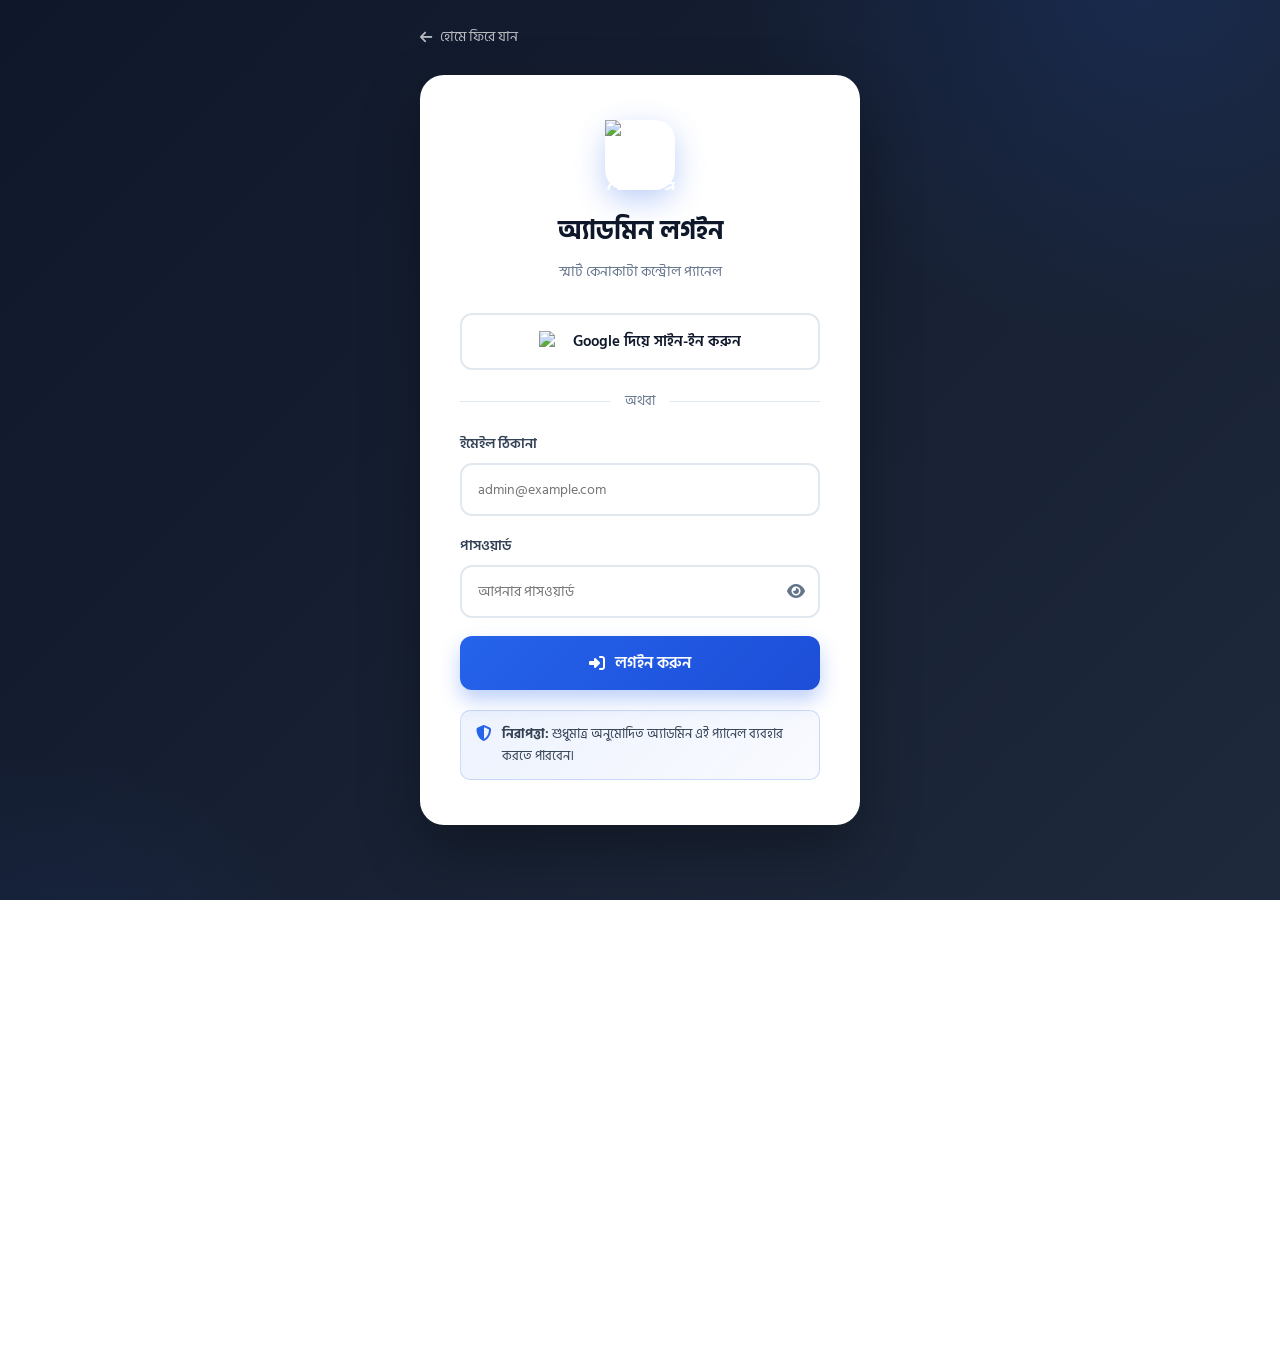
==== commit 7762341b: "🎨💙 Mega Update: Blue Premium Theme + Auto-SEO + Offer Pages + Speed 🎨 THEME & PREMIUM LOOK - Full re" ====
--- a/admin-login.html
+++ b/admin-login.html
@@ -3,13 +3,20 @@
 <head>
     <meta charset="UTF-8">
     <meta name="viewport" content="width=device-width, initial-scale=1.0">
-    <link rel="icon" type="image/png" href="https://i.ibb.co.com/mVNvrhCP/Chat-GPT-Image-Jul-16-2026-05-26-14-PM.png">
+    <link rel="icon" type="image/png" href="https://i.postimg.cc/7h0NpL4w/Chat-GPT-Image-Aug-9-2026-05-28-09-PM.png">
     <title>অ্যাডমিন লগইন - স্মার্ট কেনাকাটা</title>
     
     <!-- Fonts -->
     <link rel="preconnect" href="https://fonts.googleapis.com">
     <link rel="preconnect" href="https://fonts.gstatic.com" crossorigin>
-    <link href="https://fonts.googleapis.com/css2?family=Hind+Siliguri:wght@300;400;500;600;700&display=swap" rel="stylesheet">
+    <link rel="preconnect" href="https://res.cloudinary.com">
+    <link rel="preconnect" href="https://i.ibb.co.com">
+    <link rel="preconnect" href="https://i.postimg.cc">
+    <link rel="preconnect" href="https://i.ibb.co">
+    <link rel="preconnect" href="https://www.gstatic.com">
+    <link rel="preconnect" href="https://firestore.googleapis.com">
+    <link href="https://fonts.googleapis.com/css2?family=Hind+Siliguri:wght@400;500;700&display=swap" rel="stylesheet" media="print" onload="this.media='all'">
+    <noscript><link href="https://fonts.googleapis.com/css2?family=Hind+Siliguri:wght@400;500;700&display=swap" rel="stylesheet"></noscript>
     
     <!-- Font Awesome -->
     <link rel="stylesheet" href="https://cdnjs.cloudflare.com/ajax/libs/font-awesome/6.4.0/css/all.min.css">
@@ -18,8 +25,8 @@
         * { margin: 0; padding: 0; box-sizing: border-box; }
 
         :root {
-            --primary: #10b981;
-            --primary-dark: #059669;
+            --primary: #2563eb;
+            --primary-dark: #1d4ed8;
             --dark: #0f172a;
             --dark-2: #1e293b;
             --white: #ffffff;
@@ -50,7 +57,7 @@
             right: -20%;
             width: 800px;
             height: 800px;
-            background: radial-gradient(circle, rgba(16, 185, 129, 0.15) 0%, transparent 70%);
+            background: radial-gradient(circle, rgba(37,99,235, 0.15) 0%, transparent 70%);
             border-radius: 50%;
         }
 
@@ -61,7 +68,7 @@
             left: -20%;
             width: 600px;
             height: 600px;
-            background: radial-gradient(circle, rgba(16, 185, 129, 0.1) 0%, transparent 70%);
+            background: radial-gradient(circle, rgba(37,99,235, 0.1) 0%, transparent 70%);
             border-radius: 50%;
         }
 
@@ -109,7 +116,7 @@
             color: white;
             font-size: 30px;
             margin: 0 auto 20px;
-            box-shadow: 0 10px 30px rgba(16, 185, 129, 0.3);
+            box-shadow: 0 10px 30px rgba(37,99,235, 0.3);
         }
 
         .login-header h1 {
@@ -234,12 +241,12 @@
             justify-content: center;
             gap: 10px;
             transition: all 0.3s;
-            box-shadow: 0 10px 20px rgba(16, 185, 129, 0.3);
+            box-shadow: 0 10px 20px rgba(37,99,235, 0.3);
         }
 
         .login-btn:hover:not(:disabled) {
             transform: translateY(-2px);
-            box-shadow: 0 15px 30px rgba(16, 185, 129, 0.4);
+            box-shadow: 0 15px 30px rgba(37,99,235, 0.4);
         }
 
         .login-btn:disabled {
@@ -276,8 +283,8 @@
 
         /* Security Notice */
         .security-notice {
-            background: linear-gradient(135deg, rgba(16, 185, 129, 0.08) 0%, rgba(16, 185, 129, 0.03) 100%);
-            border: 1px solid rgba(16, 185, 129, 0.2);
+            background: linear-gradient(135deg, rgba(37,99,235, 0.08) 0%, rgba(37,99,235, 0.03) 100%);
+            border: 1px solid rgba(37,99,235, 0.2);
             padding: 12px 15px;
             border-radius: 10px;
             margin-top: 20px;
@@ -317,7 +324,7 @@
             }
         }
     </style>
-        <link rel="stylesheet" href="mobile-fix.css?v=2">
+        <link rel="stylesheet" href="mobile-fix.css?v=5">
 </head>
 <body>
 
@@ -328,7 +335,7 @@
 
         <div class="login-header">
             <div class="logo-icon" style="background:transparent; padding:0;">
-                <img src="https://i.ibb.co.com/mVNvrhCP/Chat-GPT-Image-Jul-16-2026-05-26-14-PM.png" alt="স্মার্ট কেনাকাটা" style="width:100%; height:100%; object-fit:contain;">
+                <img src="https://i.postimg.cc/7h0NpL4w/Chat-GPT-Image-Aug-9-2026-05-28-09-PM.png" alt="স্মার্ট কেনাকাটা" style="width:100%; height:100%; object-fit:contain;">
             </div>
             <h1>অ্যাডমিন লগইন</h1>
             <p>স্মার্ট কেনাকাটা কন্ট্রোল প্যানেল</p>
--- a/mobile-fix.css
+++ b/mobile-fix.css
@@ -48,7 +48,7 @@
         align-items: center !important;
         justify-content: center !important;
         touch-action: manipulation !important;
-        -webkit-tap-highlight-color: rgba(16,185,129,0.2) !important;
+        -webkit-tap-highlight-color: rgba(37,99,235,0.2) !important;
         position: relative !important;
         z-index: 5 !important;
         pointer-events: auto !important;
@@ -110,7 +110,7 @@
         display: inline-flex !important;
         flex-shrink: 0 !important;
         touch-action: manipulation !important;
-        -webkit-tap-highlight-color: rgba(16,185,129,0.3) !important;
+        -webkit-tap-highlight-color: rgba(37,99,235,0.3) !important;
         user-select: none !important;
         pointer-events: auto !important;
         text-decoration: none !important;
@@ -122,14 +122,14 @@
         transform: scale(0.95);
     }
     .nav-menu a.active {
-        background: linear-gradient(145deg, #10b981, #059669) !important;
+        background: linear-gradient(145deg, #2563eb, #1d4ed8) !important;
         color: white !important;
-        box-shadow: 2px 2px 8px rgba(16,185,129,0.4) !important;
+        box-shadow: 2px 2px 8px rgba(37,99,235,0.4) !important;
     }
     /* CATEGORY CARD FIX */
     .category-card {
         touch-action: manipulation !important;
-        -webkit-tap-highlight-color: rgba(16,185,129,0.2) !important;
+        -webkit-tap-highlight-color: rgba(37,99,235,0.2) !important;
         cursor: pointer !important;
         user-select: none !important;
     }
@@ -280,5 +280,48 @@
     overflow-x: hidden !important;
 }
 * {
-    -webkit-tap-highlight-color: rgba(16,185,129,0.15);
-}
+    -webkit-tap-highlight-color: rgba(37,99,235,0.15);
+}
+
+/* ===== v3 — ADMIN PANEL MOBILE IMPROVEMENTS ===== */
+@media (max-width: 768px) {
+    .product-item-image { height: 120px !important; }
+    .product-item-image img { object-fit: cover; }
+    .product-actions {
+        display: flex !important;
+        flex-wrap: wrap !important;
+        gap: 8px !important;
+        margin-top: 10px !important;
+    }
+    .product-actions .btn {
+        flex: 1 1 calc(50% - 4px) !important;
+        justify-content: center !important;
+        padding: 10px 6px !important;
+        font-size: 12px !important;
+        white-space: nowrap !important;
+    }
+    .order-card { padding: 14px !important; }
+    .chart-grid > div { height: 180px !important; }
+    .stats-card { padding: 14px !important; }
+    .stats-grid { gap: 10px !important; }
+    .modal-dialog, .modal { padding: 14px !important; }
+    .menu-item { font-size: 14px !important; padding: 11px 13px !important; }
+    .sidebar { width: 240px !important; }
+}
+
+/* ===== v3 — ছোট টেক্সট একটু বড় (পড়া সহজ) ===== */
+@media (max-width: 768px) {
+    .product-title { font-size: 13px !important; }
+    .category-name { font-size: 13px !important; }
+    .sk-flash-name { font-size: 13px !important; }
+    .add-cart-btn { font-size: 12px !important; }
+}
+
+/* ===== v4 — লোডিং skeleton-এর নড়াচড়া (shimmer) বন্ধ — মোবাইলে ঝাপাঝাপি/ল্যাগ কমে ===== */
+@media (hover: none), (pointer: coarse) {
+    .sk-img, .sk-line, .sk-banner-skeleton {
+        animation: none !important;
+        background: #e2e8f0 !important;
+        background-image: none !important;
+    }
+}
